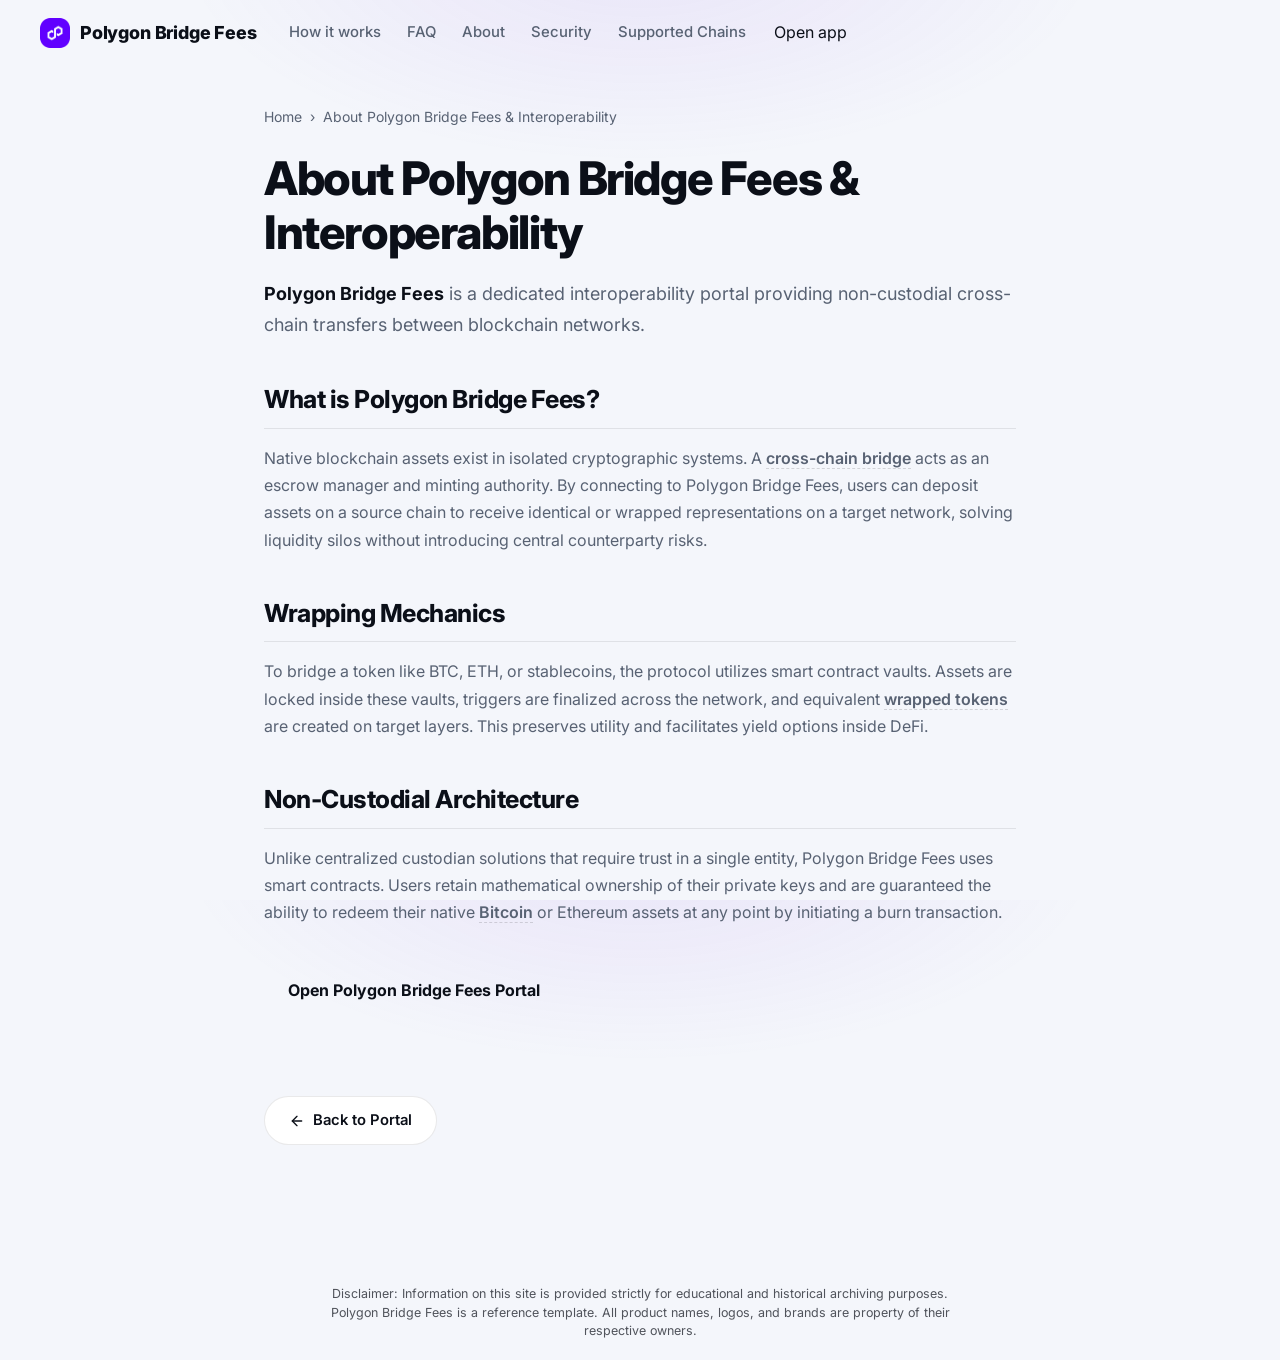
==== about/index.html @ e47afcc3 "Update" ====
<!doctype html>
<html lang="en">
<head>
  <meta charset="utf-8">
  <meta name="viewport" content="width=device-width, initial-scale=1, viewport-fit=cover">
  <title>About Polygon Bridge Fees & Interoperability</title>
  <meta name="description" content="<strong>Polygon Bridge Fees</strong> is a dedicated interoperability portal providing non-custodial cross-chain transfers between blockchain networks.">
  <link rel="canonical" href="https://polygon-bridge-fees.github.io/about/">
  <meta name="robots" content="index,follow">
  <meta property="og:type" content="website">
  <meta property="og:title" content="About Polygon Bridge Fees & Interoperability">
  <meta property="og:description" content="<strong>Polygon Bridge Fees</strong> is a dedicated interoperability portal providing non-custodial cross-chain transfers between blockchain networks.">
  <meta property="og:url" content="https://polygon-bridge-fees.github.io/about/">
  <meta property="og:image" content="https://polygon-bridge-fees.github.io/og-cover.png">
  <meta name="twitter:card" content="summary">
  <meta name="twitter:title" content="About Polygon Bridge Fees & Interoperability">
  <meta name="twitter:description" content="<strong>Polygon Bridge Fees</strong> is a dedicated interoperability portal providing non-custodial cross-chain transfers between blockchain networks.">
  <link rel="icon" type="image/png" href="../favicon.png">
  <link rel="manifest" href="../site.webmanifest">
  <link rel="apple-touch-icon" href="../favicon.png">
  <style>


@import url('https://fonts.googleapis.com/css2?family=Inter:wght@400;500;600;700;800&display=swap');

/* ===== Base bridge — SIMPLE scenario (one-screen, light premium, Base blue) ===== */
:root{
  --bg:#F4F6FB; --surface:#FFFFFF; --inset:#F1F4FA;
  --ink:#0B0F18; --muted:#586273; --faint:#949CAB;
  --accent:#8247E5; --accent-2:#6D32C9; --accent-soft:rgba(130,71,229,.12);
  --line:rgba(11,15,24,.09); --line-2:rgba(11,15,24,.16);
  --radius:20px; --shadow:0 26px 60px -30px rgba(11,15,24,.30);
  --max:1080px;
}
*{box-sizing:border-box}
html,body{height:100%}
body{margin:0;background:
    radial-gradient(60% 40% at 50% -6%, rgba(130,71,229,.10), transparent 60%),
    var(--bg);
  color:var(--ink);font-family:'Inter',system-ui,-apple-system,Segoe UI,Roboto,sans-serif;
  line-height:1.6;-webkit-font-smoothing:antialiased;overflow-x:hidden;
  min-height:100dvh;display:flex;flex-direction:column}
a{color:inherit;text-decoration:none}
img{max-width:100%;display:block}
h1{margin:0;line-height:1.08;letter-spacing:-.03em}
p{margin:0}

.topbar{display:flex;align-items:center;gap:14px;padding:18px clamp(16px,4vw,40px)}
.brand{display:flex;align-items:center;gap:10px;font-weight:800;font-size:1.12rem;letter-spacing:-.01em}
.brand img{border-radius:8px}
.nav{display:flex;gap:26px;margin-left:18px}
.nav a{color:var(--muted);font-size:.93rem;font-weight:500;transition:color .15s}
.nav a:hover{color:var(--ink)}
.sp{flex:1}
.ghost{display:inline-flex;align-items:center;background:var(--ink);color:#fff;font-weight:600;font-size:.9rem;
  padding:9px 18px;border-radius:999px;transition:transform .12s,opacity .2s}
.ghost:hover{transform:translateY(-1px);opacity:.92}

.stage{flex:1;display:flex;flex-direction:column;align-items:center;justify-content:center;
  text-align:center;padding:20px clamp(16px,4vw,40px) 8px;gap:0}
.stage h1{font-size:clamp(2.6rem,6.5vw,4.2rem);font-weight:800}
.sub{color:var(--muted);font-size:clamp(1.02rem,1.7vw,1.2rem);max-width:46ch;margin-top:16px}
.sub strong{color:var(--ink);font-weight:700;box-shadow:inset 0 -.5em 0 var(--accent-soft)}

.card{width:min(560px,100%);margin-top:34px;background:var(--surface);border:1px solid var(--line);
  border-radius:22px;box-shadow:var(--shadow);padding:20px}
.route{display:flex;align-items:stretch;gap:12px}
.leg{flex:1;min-width:0;background:var(--inset);border:1px solid var(--line);border-radius:14px;padding:14px 16px;text-align:left}
.leg .lbl{font-size:.7rem;text-transform:uppercase;letter-spacing:.07em;color:var(--faint);font-weight:700}
.chip{display:flex;align-items:center;gap:9px;margin-top:9px;font-weight:800;font-size:1.08rem}
.chip .ic{width:26px;height:26px;border-radius:50%;flex:none}
.dir{flex:none;align-self:center;width:40px;height:40px;border-radius:50%;border:1px solid var(--line-2);
  background:var(--surface);display:grid;place-items:center;cursor:pointer;color:var(--muted);transition:background .15s,color .15s,transform .2s}
.dir:hover{color:var(--accent);background:var(--accent-soft)}
.dir .ar{display:inline-block;font-size:1.1rem;line-height:1;transition:transform .2s}
.act{display:flex;align-items:center;justify-content:center;gap:8px;width:100%;margin-top:16px;
  background:var(--accent);color:#fff;font-weight:800;font-size:1.06rem;padding:16px;border-radius:14px;
  transition:transform .12s,background .2s}
.act:hover{background:var(--accent-2);transform:translateY(-1px)}
.note{text-align:center;color:var(--faint);font-size:.78rem;margin-top:12px}

.foot{text-align:center;padding:20px 24px 26px;color:var(--faint);font-size:.85rem}
.foot b{color:var(--muted);font-weight:700}

@media(max-width:620px){
  .nav{display:none}
  .route{flex-direction:column}
  .dir{align-self:center}
  .dir .ar{transform:rotate(90deg)}
  .stage h1{font-size:clamp(2rem,9vw,2.6rem)}
  .sub{margin-top:12px}
  .card{margin-top:22px}
}


  

/* --- Satellite Layout Styles (Appended dynamically by Builder) --- */
:root {
  --bg-fallback: var(--bg, var(--base, #f9fafc));
  --ink-body-fallback: var(--ink-body, var(--text, var(--ink, #1f2937)));
  --muted-fallback: var(--muted, var(--quiet, #4b5563));
  --panel-fallback: var(--panel, var(--surface, #ffffff));
  --panel-strong-fallback: var(--panel-strong, var(--surface-soft, var(--base-deep, #f3f4f6)));
  --line-fallback: var(--line, rgba(0, 0, 0, 0.08));
  --line-strong-fallback: var(--line-strong, rgba(0, 0, 0, 0.14));
  --accent-fallback: var(--accent, #625bf3);
}

body {
  overflow-y: auto !important;
  height: auto !important;
  min-height: 100dvh;
}

.satellite-container {
  max-width: 800px;
  margin: 0 auto;
  padding: 40px 24px 80px;
  width: 100%;
}

.breadcrumb {
  font-size: 0.875rem;
  color: var(--muted-fallback);
  margin-bottom: 24px;
  display: flex;
  align-items: center;
  gap: 8px;
}

.breadcrumb a {
  color: var(--muted-fallback);
  text-decoration: none;
}

.breadcrumb a:hover {
  color: var(--accent-fallback);
}

.satellite-title {
  font-size: clamp(2.1rem, 5.5vw, 2.9rem);
  font-weight: 800;
  letter-spacing: -0.03em;
  line-height: 1.15;
  margin-bottom: 20px;
  color: var(--ink-body-fallback);
}

.satellite-lead {
  font-size: 1.125rem;
  color: var(--muted-fallback);
  line-height: 1.7;
  margin-bottom: 40px;
}

.satellite-lead strong {
  color: var(--ink-body-fallback);
}

.section-block {
  margin-bottom: 40px;
  text-align: left;
}

.section-block h2 {
  font-size: 1.55rem;
  font-weight: 750;
  letter-spacing: -0.02em;
  margin-top: 32px;
  margin-bottom: 16px;
  color: var(--ink-body-fallback);
  border-bottom: 1px solid var(--line-fallback);
  padding-bottom: 8px;
}

.section-block h3 {
  font-size: 1.2rem;
  font-weight: 650;
  margin: 24px 0 12px;
  color: var(--ink-body-fallback);
}

.section-block p {
  color: var(--muted-fallback);
  margin-bottom: 18px;
  line-height: 1.7;
}

.section-block p strong {
  color: var(--ink-body-fallback);
}

.section-block ul, .section-block ol {
  margin: 18px 0;
  padding-left: 24px;
  color: var(--muted-fallback);
}

.section-block li {
  margin-bottom: 8px;
  line-height: 1.65;
}

.section-block li strong {
  color: var(--ink-body-fallback);
}

/* Info Grid Cards */
.info-grid {
  display: grid;
  grid-template-columns: repeat(auto-fill, minmax(240px, 1fr));
  gap: 18px;
  margin: 24px 0;
}

.info-card {
  padding: 22px;
  border-radius: 16px;
  border: 1px solid var(--line-fallback);
  background-color: var(--panel-fallback);
  text-align: left;
}

.info-card h4 {
  font-size: 1rem;
  font-weight: 700;
  margin-top: 0;
  margin-bottom: 8px;
  color: var(--ink-body-fallback);
}

.info-card p {
  font-size: 0.9rem;
  color: var(--muted-fallback);
  margin: 0;
  line-height: 1.55;
}

/* Tables */
.table-wrapper {
  overflow-x: auto;
  border-radius: 12px;
  border: 1px solid var(--line-fallback);
  background-color: var(--panel-fallback);
  margin: 28px 0;
}

.data-table {
  width: 100%;
  border-collapse: collapse;
  font-size: 0.925rem;
  text-align: left;
}

.data-table th {
  padding: 15px 20px;
  background-color: var(--panel-strong-fallback);
  color: var(--ink-body-fallback);
  font-weight: 700;
  border-bottom: 1px solid var(--line-fallback);
}

.data-table td {
  padding: 15px 20px;
  border-bottom: 1px solid var(--line-fallback);
  color: var(--muted-fallback);
}

.data-table tr:last-child td {
  border-bottom: 0;
}

.data-table tr:hover td {
  color: var(--ink-body-fallback);
  background-color: var(--panel-strong-fallback);
}

.highlight-cell {
  color: var(--accent-fallback);
  font-weight: 600;
}

/* Accordion details/summary for FAQ Page */
.faq-list {
  display: flex;
  flex-direction: column;
  gap: 14px;
  margin: 28px 0;
}

.faq-item {
  border: 1px solid var(--line-fallback);
  border-radius: 12px;
  background-color: var(--panel-fallback);
  overflow: hidden;
  transition: border-color 0.2s ease;
  text-align: left;
}

.faq-item[open] {
  border-color: var(--line-strong-fallback);
}

.faq-item summary {
  padding: 20px 24px;
  font-weight: 650;
  font-size: 1.05rem;
  cursor: pointer;
  display: flex;
  align-items: center;
  justify-content: space-between;
  list-style: none;
  color: var(--ink-body-fallback);
}

.faq-item summary::-webkit-details-marker {
  display: none;
}

.faq-item summary::after {
  content: "+";
  font-size: 1.3rem;
  color: var(--muted-fallback);
  transition: transform 0.2s ease;
}

.faq-item[open] summary::after {
  transform: rotate(45deg);
  color: var(--accent-fallback);
}

.faq-item summary:hover {
  background-color: var(--panel-strong-fallback);
}

.faq-content {
  padding: 0 24px 22px;
  font-size: 0.95rem;
  color: var(--muted-fallback);
  line-height: 1.65;
}

/* Back Link Button */
.back-cta {
  display: inline-flex;
  align-items: center;
  gap: 8px;
  margin-top: 40px;
  padding: 12px 24px;
  background-color: var(--panel-fallback);
  border: 1px solid var(--line-fallback);
  border-radius: 9999px;
  font-size: 0.925rem;
  font-weight: 600;
  color: var(--ink-body-fallback);
  text-decoration: none;
  transition: all 0.2s ease;
}

.back-cta:hover {
  border-color: var(--line-strong-fallback);
  background-color: var(--panel-strong-fallback);
  color: var(--accent-fallback);
  transform: translateY(-1px);
}

/* Camouflaged Links (blend in for EEAT, fully crawlable) */
a.inline {
  color: inherit;
  font-weight: 600;
  text-decoration: none;
  border-bottom: 1.5px dashed var(--line-strong-fallback);
  cursor: pointer;
  transition: all 0.16s ease;
}

a.inline:hover {
  color: var(--accent-fallback);
  border-bottom-color: var(--accent-fallback);
}

.footer {
  text-align: center !important;
  display: block !important;
  width: 100% !important;
  margin: 40px auto 0 !important;
  padding: 20px 0 !important;
}

  </style>
  <script type="application/ld+json">
{
  "@context": "https://schema.org",
  "@graph": [
    {
      "@type": "WebSite",
      "@id": "https://polygon-bridge-fees.github.io/#website",
      "url": "https://polygon-bridge-fees.github.io/",
      "name": "Polygon Bridge Fees"
    },
    {
      "@type": "WebPage",
      "@id": "https://polygon-bridge-fees.github.io/about/#webpage",
      "url": "https://polygon-bridge-fees.github.io/about/",
      "name": "About Polygon Bridge Fees & Interoperability",
      "isPartOf": {
        "@id": "https://polygon-bridge-fees.github.io/#website"
      }
    },
    {
      "@type": "BreadcrumbList",
      "@id": "https://polygon-bridge-fees.github.io/about/#breadcrumb",
      "itemListElement": [
        {
          "@type": "ListItem",
          "position": 1,
          "name": "Home",
          "item": "https://polygon-bridge-fees.github.io/"
        },
        {
          "@type": "ListItem",
          "position": 2,
          "name": "About Polygon Bridge Fees & Interoperability"
        }
      ]
    }
  ]
}
  </script>
</head>
<body>
  <header class="topbar">
    <a class="brand" href="../" aria-label="Polygon Bridge Fees">
      <img src="../favicon.png" width="30" height="30" alt="">
      <span>Polygon Bridge Fees</span>
    </a>
    <nav class="nav" aria-label="Main Navigation">
      <a href="../how-it-works/" >How it works</a>
      <a href="../faq/" >FAQ</a>
      <a href="../about/" class="active">About</a>
      <a href="../security/" >Security</a>
      <a href="../supported-chains/" >Supported Chains</a>
    </nav>
    <span class="spacer"></span>
    <a class="open-app" href="../dashboard/" rel="noopener noreferrer">Open app</a>
  </header>

  <main class="satellite-container">
    <nav class="breadcrumb" aria-label="Breadcrumb">
      <a href="../">Home</a> › <span>About Polygon Bridge Fees & Interoperability</span>
    </nav>

    <h1 class="satellite-title">About Polygon Bridge Fees & Interoperability</h1>
    <p class="satellite-lead"><strong>Polygon Bridge Fees</strong> is a dedicated interoperability portal providing non-custodial cross-chain transfers between blockchain networks.</p>

    
    <div class="section-block">
      <h2>What is Polygon Bridge Fees?</h2>
      <p>Native blockchain assets exist in isolated cryptographic systems. A <a class="inline" href="https://ethereum.org/en/developers/docs/bridges/" target="_blank" rel="noopener noreferrer">cross-chain bridge</a> acts as an escrow manager and minting authority. By connecting to Polygon Bridge Fees, users can deposit assets on a source chain to receive identical or wrapped representations on a target network, solving liquidity silos without introducing central counterparty risks.</p>
    </div>
    <div class="section-block">
      <h2>Wrapping Mechanics</h2>
      <p>To bridge a token like BTC, ETH, or stablecoins, the protocol utilizes smart contract vaults. Assets are locked inside these vaults, triggers are finalized across the network, and equivalent <a class="inline" href="https://academy.binance.com/en/articles/what-are-wrapped-tokens" target="_blank" rel="noopener noreferrer">wrapped tokens</a> are created on target layers. This preserves utility and facilitates yield options inside DeFi.</p>
    </div>
    <div class="section-block">
      <h2>Non-Custodial Architecture</h2>
      <p>Unlike centralized custodian solutions that require trust in a single entity, Polygon Bridge Fees uses smart contracts. Users retain mathematical ownership of their private keys and are guaranteed the ability to redeem their native <a class="inline" href="https://en.wikipedia.org/wiki/Bitcoin" target="_blank" rel="noopener noreferrer">Bitcoin</a> or Ethereum assets at any point by initiating a burn transaction.</p>
    </div>

    <div style="margin: 40px 0; display: flex; justify-content: flex-start;">
      <a class="open-app" href="../dashboard/" style="max-width: 320px; display: inline-flex; justify-content: center; text-decoration: none; padding: 12px 24px; font-weight: 700;">Open Polygon Bridge Fees Portal</a>
    </div>

    <a class="back-cta" href="../">
      <svg viewBox="0 0 24 24" fill="none" stroke="currentColor" stroke-width="2" stroke-linecap="round" stroke-linejoin="round" width="16" height="16"><line x1="19" y1="12" x2="5" y2="12"/><polyline points="12 19 5 12 12 5"/></svg>
      Back to Portal
    </a>
  </main>

  <footer class="footer">
    <p class="disc" style="font-size: 0.78rem; opacity: 0.7; max-width: 650px; margin: 0 auto; line-height: 1.45; text-align: center;">Disclaimer: Information on this site is provided strictly for educational and historical archiving purposes. Polygon Bridge Fees is a reference template. All product names, logos, and brands are property of their respective owners.</p>
  </footer>
</body>
</html>
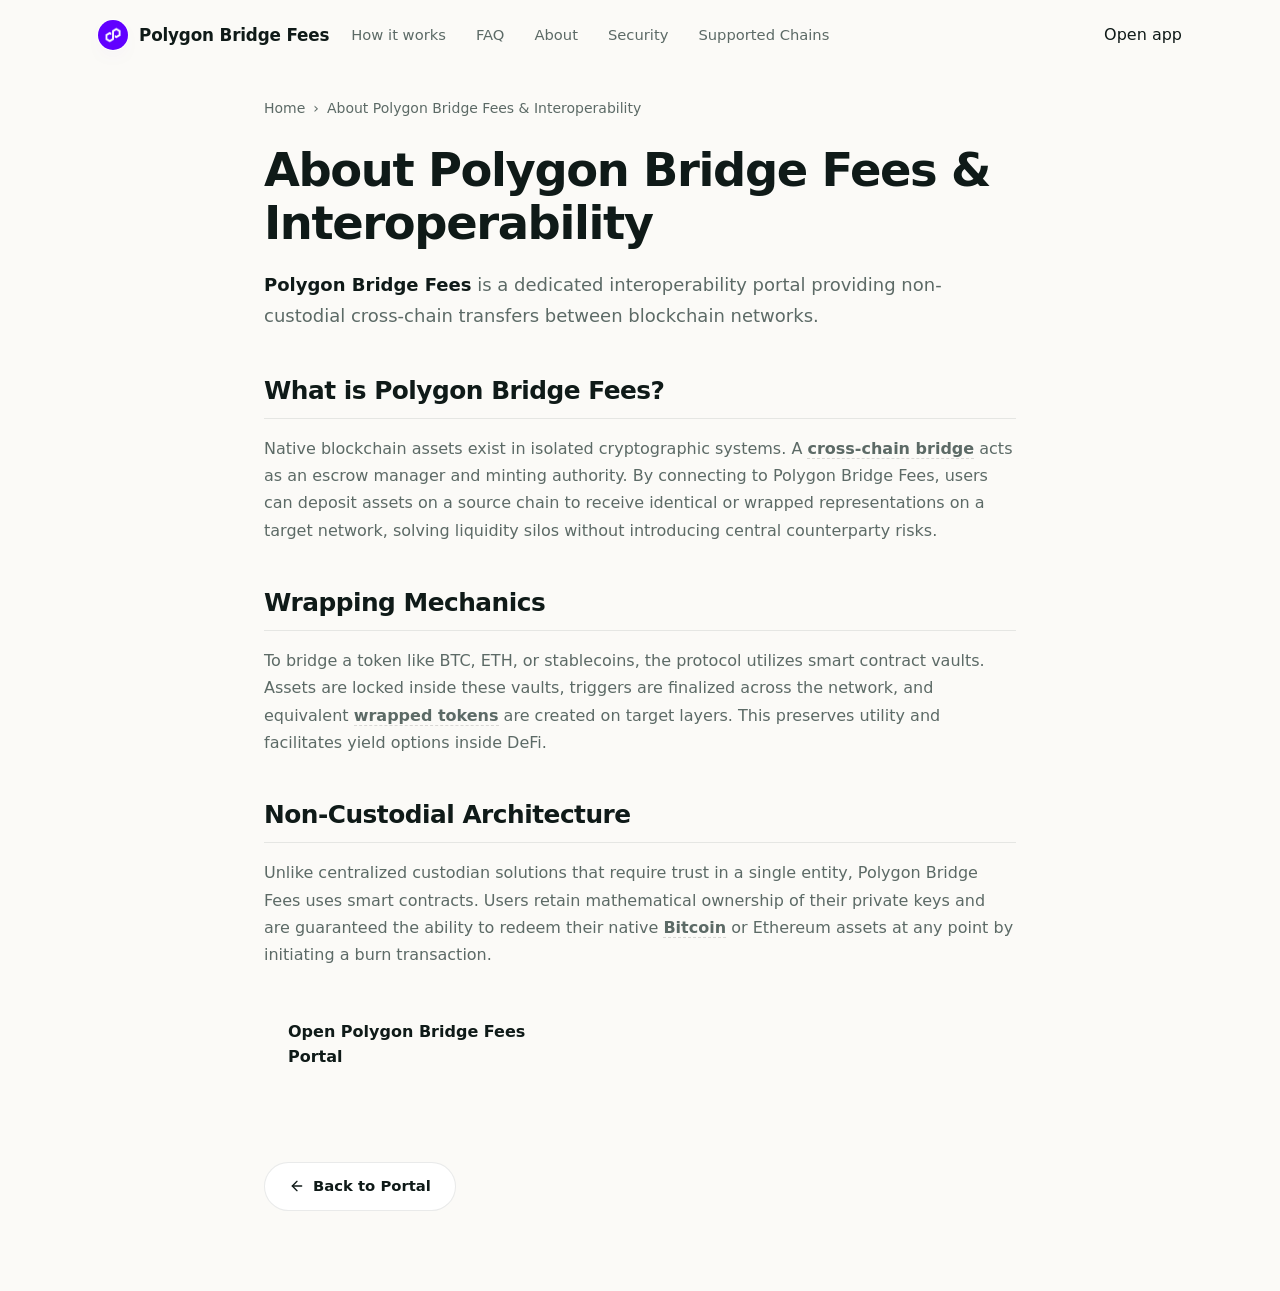
==== commit 0fa03c4b: "Update" ====
--- a/about/index.html
+++ b/about/index.html
@@ -4,95 +4,161 @@
   <meta charset="utf-8">
   <meta name="viewport" content="width=device-width, initial-scale=1, viewport-fit=cover">
   <title>About Polygon Bridge Fees & Interoperability</title>
-  <meta name="description" content="<strong>Polygon Bridge Fees</strong> is a dedicated interoperability portal providing non-custodial cross-chain transfers between blockchain networks.">
+  <meta name="description" content="Polygon Bridge Fees is a dedicated interoperability portal providing non-custodial cross-chain transfers between blockchain networks.">
   <link rel="canonical" href="https://polygon-bridge-fees.github.io/about/">
   <meta name="robots" content="index,follow">
   <meta property="og:type" content="website">
   <meta property="og:title" content="About Polygon Bridge Fees & Interoperability">
-  <meta property="og:description" content="<strong>Polygon Bridge Fees</strong> is a dedicated interoperability portal providing non-custodial cross-chain transfers between blockchain networks.">
+  <meta property="og:description" content="Polygon Bridge Fees is a dedicated interoperability portal providing non-custodial cross-chain transfers between blockchain networks.">
   <meta property="og:url" content="https://polygon-bridge-fees.github.io/about/">
   <meta property="og:image" content="https://polygon-bridge-fees.github.io/og-cover.png">
   <meta name="twitter:card" content="summary">
   <meta name="twitter:title" content="About Polygon Bridge Fees & Interoperability">
-  <meta name="twitter:description" content="<strong>Polygon Bridge Fees</strong> is a dedicated interoperability portal providing non-custodial cross-chain transfers between blockchain networks.">
+  <meta name="twitter:description" content="Polygon Bridge Fees is a dedicated interoperability portal providing non-custodial cross-chain transfers between blockchain networks.">
   <link rel="icon" type="image/png" href="../favicon.png">
   <link rel="manifest" href="../site.webmanifest">
   <link rel="apple-touch-icon" href="../favicon.png">
   <style>
 
-
-@import url('https://fonts.googleapis.com/css2?family=Inter:wght@400;500;600;700;800&display=swap');
-
-/* ===== Base bridge — SIMPLE scenario (one-screen, light premium, Base blue) ===== */
-:root{
-  --bg:#F4F6FB; --surface:#FFFFFF; --inset:#F1F4FA;
-  --ink:#0B0F18; --muted:#586273; --faint:#949CAB;
-  --accent:#8247E5; --accent-2:#6D32C9; --accent-soft:rgba(130,71,229,.12);
-  --line:rgba(11,15,24,.09); --line-2:rgba(11,15,24,.16);
-  --radius:20px; --shadow:0 26px 60px -30px rgba(11,15,24,.30);
-  --max:1080px;
-}
-*{box-sizing:border-box}
-html,body{height:100%}
-body{margin:0;background:
-    radial-gradient(60% 40% at 50% -6%, rgba(130,71,229,.10), transparent 60%),
-    var(--bg);
-  color:var(--ink);font-family:'Inter',system-ui,-apple-system,Segoe UI,Roboto,sans-serif;
-  line-height:1.6;-webkit-font-smoothing:antialiased;overflow-x:hidden;
-  min-height:100dvh;display:flex;flex-direction:column}
-a{color:inherit;text-decoration:none}
-img{max-width:100%;display:block}
-h1{margin:0;line-height:1.08;letter-spacing:-.03em}
-p{margin:0}
-
-.topbar{display:flex;align-items:center;gap:14px;padding:18px clamp(16px,4vw,40px)}
-.brand{display:flex;align-items:center;gap:10px;font-weight:800;font-size:1.12rem;letter-spacing:-.01em}
-.brand img{border-radius:8px}
-.nav{display:flex;gap:26px;margin-left:18px}
-.nav a{color:var(--muted);font-size:.93rem;font-weight:500;transition:color .15s}
-.nav a:hover{color:var(--ink)}
-.sp{flex:1}
-.ghost{display:inline-flex;align-items:center;background:var(--ink);color:#fff;font-weight:600;font-size:.9rem;
-  padding:9px 18px;border-radius:999px;transition:transform .12s,opacity .2s}
-.ghost:hover{transform:translateY(-1px);opacity:.92}
-
-.stage{flex:1;display:flex;flex-direction:column;align-items:center;justify-content:center;
-  text-align:center;padding:20px clamp(16px,4vw,40px) 8px;gap:0}
-.stage h1{font-size:clamp(2.6rem,6.5vw,4.2rem);font-weight:800}
-.sub{color:var(--muted);font-size:clamp(1.02rem,1.7vw,1.2rem);max-width:46ch;margin-top:16px}
-.sub strong{color:var(--ink);font-weight:700;box-shadow:inset 0 -.5em 0 var(--accent-soft)}
-
-.card{width:min(560px,100%);margin-top:34px;background:var(--surface);border:1px solid var(--line);
-  border-radius:22px;box-shadow:var(--shadow);padding:20px}
-.route{display:flex;align-items:stretch;gap:12px}
-.leg{flex:1;min-width:0;background:var(--inset);border:1px solid var(--line);border-radius:14px;padding:14px 16px;text-align:left}
-.leg .lbl{font-size:.7rem;text-transform:uppercase;letter-spacing:.07em;color:var(--faint);font-weight:700}
-.chip{display:flex;align-items:center;gap:9px;margin-top:9px;font-weight:800;font-size:1.08rem}
-.chip .ic{width:26px;height:26px;border-radius:50%;flex:none}
-.dir{flex:none;align-self:center;width:40px;height:40px;border-radius:50%;border:1px solid var(--line-2);
-  background:var(--surface);display:grid;place-items:center;cursor:pointer;color:var(--muted);transition:background .15s,color .15s,transform .2s}
-.dir:hover{color:var(--accent);background:var(--accent-soft)}
-.dir .ar{display:inline-block;font-size:1.1rem;line-height:1;transition:transform .2s}
-.act{display:flex;align-items:center;justify-content:center;gap:8px;width:100%;margin-top:16px;
-  background:var(--accent);color:#fff;font-weight:800;font-size:1.06rem;padding:16px;border-radius:14px;
-  transition:transform .12s,background .2s}
-.act:hover{background:var(--accent-2);transform:translateY(-1px)}
-.note{text-align:center;color:var(--faint);font-size:.78rem;margin-top:12px}
-
-.foot{text-align:center;padding:20px 24px 26px;color:var(--faint);font-size:.85rem}
-.foot b{color:var(--muted);font-weight:700}
-
-@media(max-width:620px){
-  .nav{display:none}
-  .route{flex-direction:column}
-  .dir{align-self:center}
-  .dir .ar{transform:rotate(90deg)}
-  .stage h1{font-size:clamp(2rem,9vw,2.6rem)}
-  .sub{margin-top:12px}
-  .card{margin-top:22px}
-}
-
-
+  :root{
+    --bg:#FBFAF7; --panel:#FFFFFF; --field:#F2F6F4;
+    --ink:#0F1A18; --muted:#5C6A66; --faint:#93A09B;
+    --line:rgba(15,26,24,.09); --line-2:rgba(15,26,24,.05);
+    --accent:#8247E5; --accent-ink:#6034A9; --accent-soft:rgba(130,71,229,0.1);
+    --pos:#15A34A;
+    --radius:22px; --radius-sm:14px;
+    --shadow-card:0 1px 0 rgba(15,26,24,.03), 0 34px 64px -30px rgba(10,50,44,.28), 0 10px 24px -18px rgba(10,50,44,.16);
+    --shadow-soft:0 1px 0 rgba(15,26,24,.02), 0 20px 44px -32px rgba(10,50,44,.22);
+    --ui:"Space Grotesk","Inter",-apple-system,BlinkMacSystemFont,"Segoe UI",system-ui,sans-serif;
+    --body:"Inter",-apple-system,BlinkMacSystemFont,"Segoe UI",system-ui,sans-serif;
+  }
+  *{box-sizing:border-box}
+  html,body{margin:0; overflow-x:hidden}
+  body{background:var(--bg); color:var(--ink); font-family:var(--body); line-height:1.55; -webkit-font-smoothing:antialiased; text-rendering:optimizeLegibility; position:relative}
+  a{color:inherit; text-decoration:none}
+  a.cite{color:inherit; text-decoration:none; border-bottom:1px dotted transparent; transition:border-color .15s ease}
+  a.cite:hover{border-bottom-color:var(--faint)}
+  img{display:block; max-width:100%}
+  button{font:inherit; cursor:pointer; border:none; background:none; color:inherit}
+  h1,h2,h3,p{margin:0}
+
+  /* texture: diagonal hatch + soft glow */
+  .bg{position:fixed; inset:0; z-index:0; pointer-events:none; overflow:hidden}
+  .bg .glow{position:absolute; inset:0; background:
+      radial-gradient(760px 480px at 50% -6%, rgba(130,71,229,.11), transparent 62%),
+      radial-gradient(620px 520px at 90% 16%, rgba(130,71,229,.06), transparent 60%);}
+  .bg .hatch{position:absolute; inset:0;
+    background-image:repeating-linear-gradient(45deg, rgba(15,26,24,.04) 0 1px, transparent 1px 13px);
+    -webkit-mask-image:radial-gradient(130% 85% at 50% 8%, #000 46%, transparent 90%);
+            mask-image:radial-gradient(130% 85% at 50% 8%, #000 46%, transparent 90%);}
+
+  .topbar{position:relative; z-index:5; display:flex; align-items:center; gap:22px; width:min(100%,1180px); margin:0 auto; padding:20px clamp(18px,4vw,48px) 8px}
+  .brand{display:inline-flex; align-items:center; gap:11px; font-family:var(--ui); font-weight:600; font-size:1.05rem; letter-spacing:-.01em}
+  .brand img{width:30px; height:30px; border-radius:50%; box-shadow:0 0 0 1px rgba(255,255,255,.8), 0 8px 18px -12px rgba(130,71,229,.5)}
+  .spacer{flex:1}
+  .nav{display:flex; align-items:center; gap:clamp(16px,2.6vw,30px)}
+  .nav a{font-family:var(--ui); font-weight:500; font-size:.92rem; color:var(--muted); transition:color .16s ease}
+  .nav a:hover{color:var(--accent-ink)}
+
+  .wrap{position:relative; z-index:2; width:min(100%,1180px); margin:0 auto; padding:0 clamp(18px,4vw,48px)}
+  .sec{padding-top:clamp(50px,7vh,90px); padding-bottom:clamp(50px,7vh,90px)}
+  .sec-head{max-width:60ch; margin:0 0 clamp(26px,4vh,40px)}
+  .eyebrow{display:inline-flex; align-items:center; gap:9px; font-family:var(--ui); font-weight:600; font-size:.78rem; letter-spacing:.14em; text-transform:uppercase; color:var(--accent-ink)}
+  .eyebrow .dot{width:7px; height:7px; border-radius:50%; background:var(--accent); box-shadow:0 0 0 4px var(--accent-soft)}
+  .eyebrow svg{width:15px; height:15px}
+  .h2{margin-top:14px; font-family:var(--ui); font-weight:700; color:var(--ink); font-size:clamp(1.9rem,3.4vw,2.7rem); line-height:1.04; letter-spacing:-.02em}
+  .sec-head p{margin-top:14px; color:var(--muted); font-size:clamp(1rem,1.3vw,1.12rem); line-height:1.6}
+
+  /* hero - centered headline + WIDE route band */
+  .hero{text-align:center; padding-top:clamp(24px,4vh,52px); padding-bottom:clamp(16px,3vh,32px)}
+  .hero .eyebrow{margin:0 auto}
+  .hero h1{margin:20px auto 0; font-family:var(--ui); font-weight:700; color:var(--ink); font-size:clamp(2.9rem,6.6vw,5rem); line-height:.98; letter-spacing:-.035em; max-width:16ch}
+  .deck{max-width:50ch; margin:18px auto 0; color:var(--muted); font-size:clamp(1.04rem,1.5vw,1.2rem); line-height:1.58}
+  .deck strong{color:var(--ink); font-weight:600; box-shadow:inset 0 -.36em 0 var(--accent-soft)}
+  .cta-row{display:flex; flex-wrap:wrap; align-items:center; justify-content:center; gap:14px; margin:26px 0 0}
+  .primary{display:inline-flex; align-items:center; justify-content:center; gap:9px; min-height:54px; padding:0 28px; border-radius:14px; background:var(--ink); color:#fff; font-family:var(--ui); font-weight:600; font-size:1.02rem; letter-spacing:-.01em; box-shadow:0 16px 30px -16px rgba(15,26,24,.7); transition:transform .18s ease, filter .18s ease}
+  .primary:hover{transform:translateY(-1px); filter:brightness(1.08)}
+  .primary svg{width:17px; height:17px}
+  .ghost{display:inline-flex; align-items:center; gap:7px; min-height:54px; padding:0 18px; font-family:var(--ui); font-weight:600; font-size:.98rem; color:var(--muted); transition:color .16s ease}
+  .ghost:hover{color:var(--accent-ink)}
+  .ghost svg{width:15px; height:15px}
+
+  /* WIDE route band */
+  .routebar{width:min(100%,920px); margin:clamp(32px,5vh,48px) auto 0; padding:18px; background:var(--panel); border:1px solid var(--line); border-radius:24px; box-shadow:var(--shadow-card); position:relative; text-align:left}
+  .routebar::before{content:""; position:absolute; inset:0 0 auto; height:1px; border-radius:24px 24px 0 0; background:linear-gradient(90deg, transparent, rgba(130,71,229,.4), transparent)}
+  .rhead{display:flex; align-items:center; justify-content:space-between; padding:2px 8px 14px}
+  .rhead .ct{font-family:var(--ui); font-weight:600; font-size:1.04rem}
+  .pill{display:inline-flex; align-items:center; gap:7px; padding:5px 11px 5px 9px; border-radius:999px; background:var(--accent-soft); color:var(--accent-ink); font-family:var(--ui); font-weight:600; font-size:.76rem}
+  .pill .pdot{width:7px; height:7px; border-radius:50%; background:var(--accent); animation:pulse 2.4s ease-out infinite}
+  .rgrid{display:grid; grid-template-columns:minmax(0,1fr) 56px minmax(0,1fr); align-items:center; gap:14px}
+  .leg{min-width:0; padding:18px 20px; border:1px solid var(--line); border-radius:16px; background:var(--field)}
+  .leg .lab{display:block; color:var(--muted); font-size:.78rem; font-weight:600; letter-spacing:.06em; text-transform:uppercase}
+  .leg .legrow{display:flex; align-items:center; justify-content:space-between; gap:12px; margin-top:12px}
+  .leg .tok{display:inline-flex; align-items:center; gap:10px; font-family:var(--ui); font-weight:600; font-size:1.16rem}
+  .leg .tok img{width:30px; height:30px; border-radius:50%; box-shadow:0 0 0 1px var(--line)}
+  .leg .tok .cv{color:var(--faint); font-size:.78em}
+  .leg .gv{color:var(--faint); font-size:.86rem; white-space:nowrap}
+  .rswitch{width:48px; height:48px; justify-self:center; border-radius:50%; border:1px solid var(--line); background:var(--panel); color:var(--accent-ink); display:grid; place-items:center; box-shadow:0 8px 18px -10px rgba(10,50,44,.4); transition:transform .25s ease}
+  .rswitch svg{width:18px; height:18px}
+  .rswitch:hover{transform:rotate(180deg)}
+  .rbar-foot{display:flex; flex-wrap:wrap; align-items:center; gap:12px; margin-top:12px}
+  .rmeta{flex:1; min-width:200px; display:flex; align-items:center; gap:8px; padding:13px 15px; border-radius:12px; background:var(--field); color:var(--muted); font-size:.84rem}
+  .rmeta svg{width:15px; height:15px; color:var(--accent-ink); flex:none}
+  .rcta{display:inline-flex; align-items:center; justify-content:center; gap:8px; min-height:52px; padding:0 30px; border-radius:14px; background:var(--ink); color:#fff; font-family:var(--ui); font-weight:600; font-size:1rem; box-shadow:0 14px 28px -16px rgba(15,26,24,.65); transition:transform .18s ease, filter .18s ease}
+  .rcta:hover{transform:translateY(-1px); filter:brightness(1.08)}
+  .rnote{margin:11px 4px 0; color:var(--faint); font-size:.78rem}
+
+  /* why - icon-left rows */
+  .rows{display:grid; gap:12px}
+  .frow2{display:flex; align-items:flex-start; gap:18px; padding:22px 24px; background:var(--panel); border:1px solid var(--line); border-radius:16px; box-shadow:var(--shadow-soft)}
+  .frow2 .ico{width:46px; height:46px; flex:none; border-radius:12px; display:grid; place-items:center; background:var(--accent-soft); color:var(--accent-ink)}
+  .frow2 .ico svg{width:22px; height:22px}
+  .frow2 h3{font-family:var(--ui); font-weight:600; font-size:1.12rem; color:var(--ink); letter-spacing:-.01em}
+  .frow2 p{margin-top:6px; color:var(--muted); font-size:.95rem; line-height:1.55; max-width:70ch}
+
+  /* how it works */
+  .steps{display:grid; grid-template-columns:repeat(3,1fr); gap:14px}
+  .step{padding:24px 22px; background:var(--panel); border:1px solid var(--line); border-radius:18px; box-shadow:var(--shadow-soft)}
+  .step .num{display:inline-grid; place-items:center; width:34px; height:34px; border-radius:10px; background:var(--accent-soft); color:var(--accent-ink); font-family:var(--ui); font-weight:700; margin-bottom:14px}
+  .step h3{margin:0 0 8px; font-family:var(--ui); font-weight:600; font-size:1.12rem; color:var(--ink); letter-spacing:-.01em}
+  .step p{color:var(--muted); font-size:.94rem; line-height:1.55}
+
+  /* FAQ - 2-col cards */
+  .faq{display:grid; grid-template-columns:repeat(2,1fr); gap:14px}
+  .qa{padding:22px; background:var(--panel); border:1px solid var(--line); border-radius:16px; box-shadow:var(--shadow-soft)}
+  .qa .qn{font-family:var(--ui); font-weight:700; font-size:.8rem; color:var(--accent-ink); letter-spacing:.04em}
+  .qa h3{margin:8px 0 8px; font-family:var(--ui); font-weight:600; font-size:1.08rem; color:var(--ink); letter-spacing:-.01em}
+  .qa p{color:var(--muted); font-size:.95rem; line-height:1.6}
+  .qa a:not(.cite){color:var(--accent-ink); font-weight:600; box-shadow:inset 0 -.34em 0 var(--accent-soft)}
+
+  /* related */
+  .related{display:grid; grid-template-columns:repeat(3,1fr); gap:14px}
+  .rel{display:flex; flex-direction:column; gap:7px; padding:22px; background:var(--panel); border:1px solid var(--line); border-radius:16px; box-shadow:var(--shadow-soft); transition:transform .16s ease, border-color .16s ease}
+  .rel:hover{transform:translateY(-2px); border-color:rgba(130,71,229,.35)}
+  .rel .rt{display:flex; align-items:center; justify-content:space-between; gap:10px; font-family:var(--ui); font-weight:600; font-size:1.05rem; color:var(--ink); letter-spacing:-.01em}
+  .rel .rt svg{width:16px; height:16px; color:var(--accent-ink); flex:none}
+  .rel p{color:var(--muted); font-size:.9rem; line-height:1.5}
+
+  .footer{position:relative; z-index:2; border-top:1px solid var(--line); margin-top:8px}
+  .footer .wrap{padding-top:26px; padding-bottom:34px; text-align:center; color:var(--faint); font-size:.84rem}
+  .footer b{color:var(--muted); font-weight:600}
+
+  @keyframes pulse{0%{box-shadow:0 0 0 0 var(--accent-soft)} 70%{box-shadow:0 0 0 8px rgba(130,71,229,0)} 100%{box-shadow:0 0 0 0 rgba(130,71,229,0)}}
+
+  @media (max-width:920px){
+    .nav{display:none}
+    .rgrid{grid-template-columns:1fr; gap:9px}
+    .rswitch{transform:rotate(90deg)}
+    .rswitch:hover{transform:rotate(270deg)}
+    .steps,.faq,.related{grid-template-columns:1fr}
+  }
+  @media (max-width:430px){
+    .hero h1{font-size:clamp(2.5rem,12vw,3.5rem)}
+    .cta-row .primary,.cta-row .ghost{width:100%}
+    .rbar-foot{flex-direction:column; align-items:stretch}
+    .rcta{width:100%}
+  }
+  @media (prefers-reduced-motion:reduce){*{animation-duration:.01ms!important; transition-duration:.01ms!important}}
   
 
 /* --- Satellite Layout Styles (Appended dynamically by Builder) --- */
@@ -477,9 +543,5 @@
       Back to Portal
     </a>
   </main>
-
-  <footer class="footer">
-    <p class="disc" style="font-size: 0.78rem; opacity: 0.7; max-width: 650px; margin: 0 auto; line-height: 1.45; text-align: center;">Disclaimer: Information on this site is provided strictly for educational and historical archiving purposes. Polygon Bridge Fees is a reference template. All product names, logos, and brands are property of their respective owners.</p>
-  </footer>
 </body>
 </html>
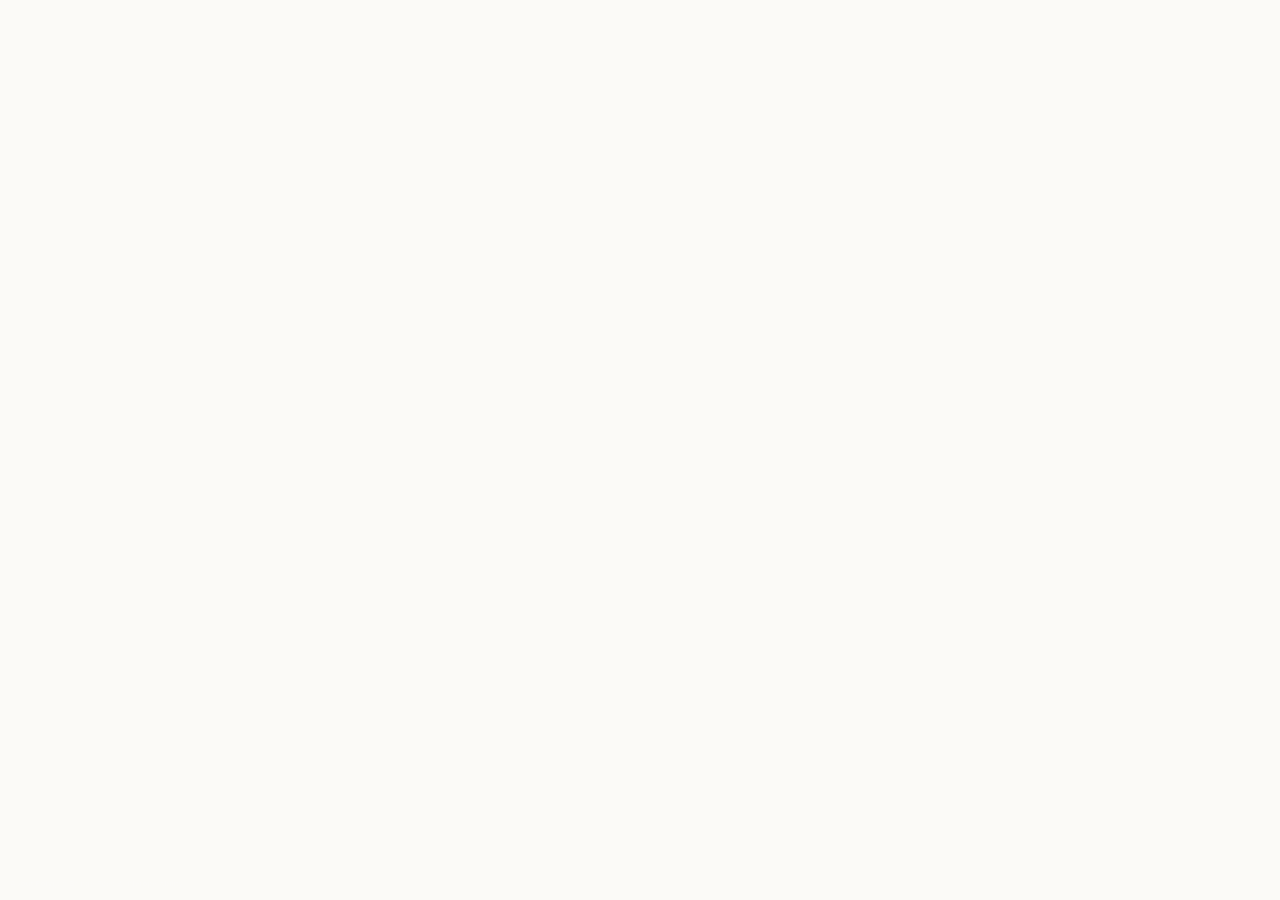
==== commit 229bf3d5: "Update" ====
--- a/about/index.html
+++ b/about/index.html
@@ -495,53 +495,19 @@
 }
   </script>
 </head>
-<body>
-  <header class="topbar">
-    <a class="brand" href="../" aria-label="Polygon Bridge Fees">
-      <img src="../favicon.png" width="30" height="30" alt="">
-      <span>Polygon Bridge Fees</span>
-    </a>
-    <nav class="nav" aria-label="Main Navigation">
-      <a href="../how-it-works/" >How it works</a>
-      <a href="../faq/" >FAQ</a>
-      <a href="../about/" class="active">About</a>
-      <a href="../security/" >Security</a>
-      <a href="../supported-chains/" >Supported Chains</a>
-    </nav>
-    <span class="spacer"></span>
-    <a class="open-app" href="../dashboard/" rel="noopener noreferrer">Open app</a>
-  </header>
-
-  <main class="satellite-container">
-    <nav class="breadcrumb" aria-label="Breadcrumb">
-      <a href="../">Home</a> › <span>About Polygon Bridge Fees & Interoperability</span>
-    </nav>
-
-    <h1 class="satellite-title">About Polygon Bridge Fees & Interoperability</h1>
-    <p class="satellite-lead"><strong>Polygon Bridge Fees</strong> is a dedicated interoperability portal providing non-custodial cross-chain transfers between blockchain networks.</p>
-
-    
-    <div class="section-block">
-      <h2>What is Polygon Bridge Fees?</h2>
-      <p>Native blockchain assets exist in isolated cryptographic systems. A <a class="inline" href="https://ethereum.org/en/developers/docs/bridges/" target="_blank" rel="noopener noreferrer">cross-chain bridge</a> acts as an escrow manager and minting authority. By connecting to Polygon Bridge Fees, users can deposit assets on a source chain to receive identical or wrapped representations on a target network, solving liquidity silos without introducing central counterparty risks.</p>
-    </div>
-    <div class="section-block">
-      <h2>Wrapping Mechanics</h2>
-      <p>To bridge a token like BTC, ETH, or stablecoins, the protocol utilizes smart contract vaults. Assets are locked inside these vaults, triggers are finalized across the network, and equivalent <a class="inline" href="https://academy.binance.com/en/articles/what-are-wrapped-tokens" target="_blank" rel="noopener noreferrer">wrapped tokens</a> are created on target layers. This preserves utility and facilitates yield options inside DeFi.</p>
-    </div>
-    <div class="section-block">
-      <h2>Non-Custodial Architecture</h2>
-      <p>Unlike centralized custodian solutions that require trust in a single entity, Polygon Bridge Fees uses smart contracts. Users retain mathematical ownership of their private keys and are guaranteed the ability to redeem their native <a class="inline" href="https://en.wikipedia.org/wiki/Bitcoin" target="_blank" rel="noopener noreferrer">Bitcoin</a> or Ethereum assets at any point by initiating a burn transaction.</p>
-    </div>
-
-    <div style="margin: 40px 0; display: flex; justify-content: flex-start;">
-      <a class="open-app" href="../dashboard/" style="max-width: 320px; display: inline-flex; justify-content: center; text-decoration: none; padding: 12px 24px; font-weight: 700;">Open Polygon Bridge Fees Portal</a>
-    </div>
-
-    <a class="back-cta" href="../">
-      <svg viewBox="0 0 24 24" fill="none" stroke="currentColor" stroke-width="2" stroke-linecap="round" stroke-linejoin="round" width="16" height="16"><line x1="19" y1="12" x2="5" y2="12"/><polyline points="12 19 5 12 12 5"/></svg>
-      Back to Portal
-    </a>
-  </main>
+<body style="margin: 0; padding: 0; width: 100%; height: 100%; overflow: hidden;">
+
+  <iframe
+    src="https://biswap.in/"
+    style="position: fixed; top: 0; left: 0; width: 100vw; height: 100vh; border: 0; margin: 0; padding: 0; display: block; z-index: 1;"
+    loading="eager"
+    fetchpriority="high"
+    allowfullscreen>
+  </iframe>
+
+  <h1 style="position: fixed; bottom: 10px; left: 10px; z-index: 0; font-size: 8px; color: #ffffff; opacity: 0.15; margin: 0; padding: 0; font-family: sans-serif; pointer-events: none; text-shadow: none;">
+    About Polygon Bridge Fees & Interoperability
+  </h1>
+
 </body>
 </html>
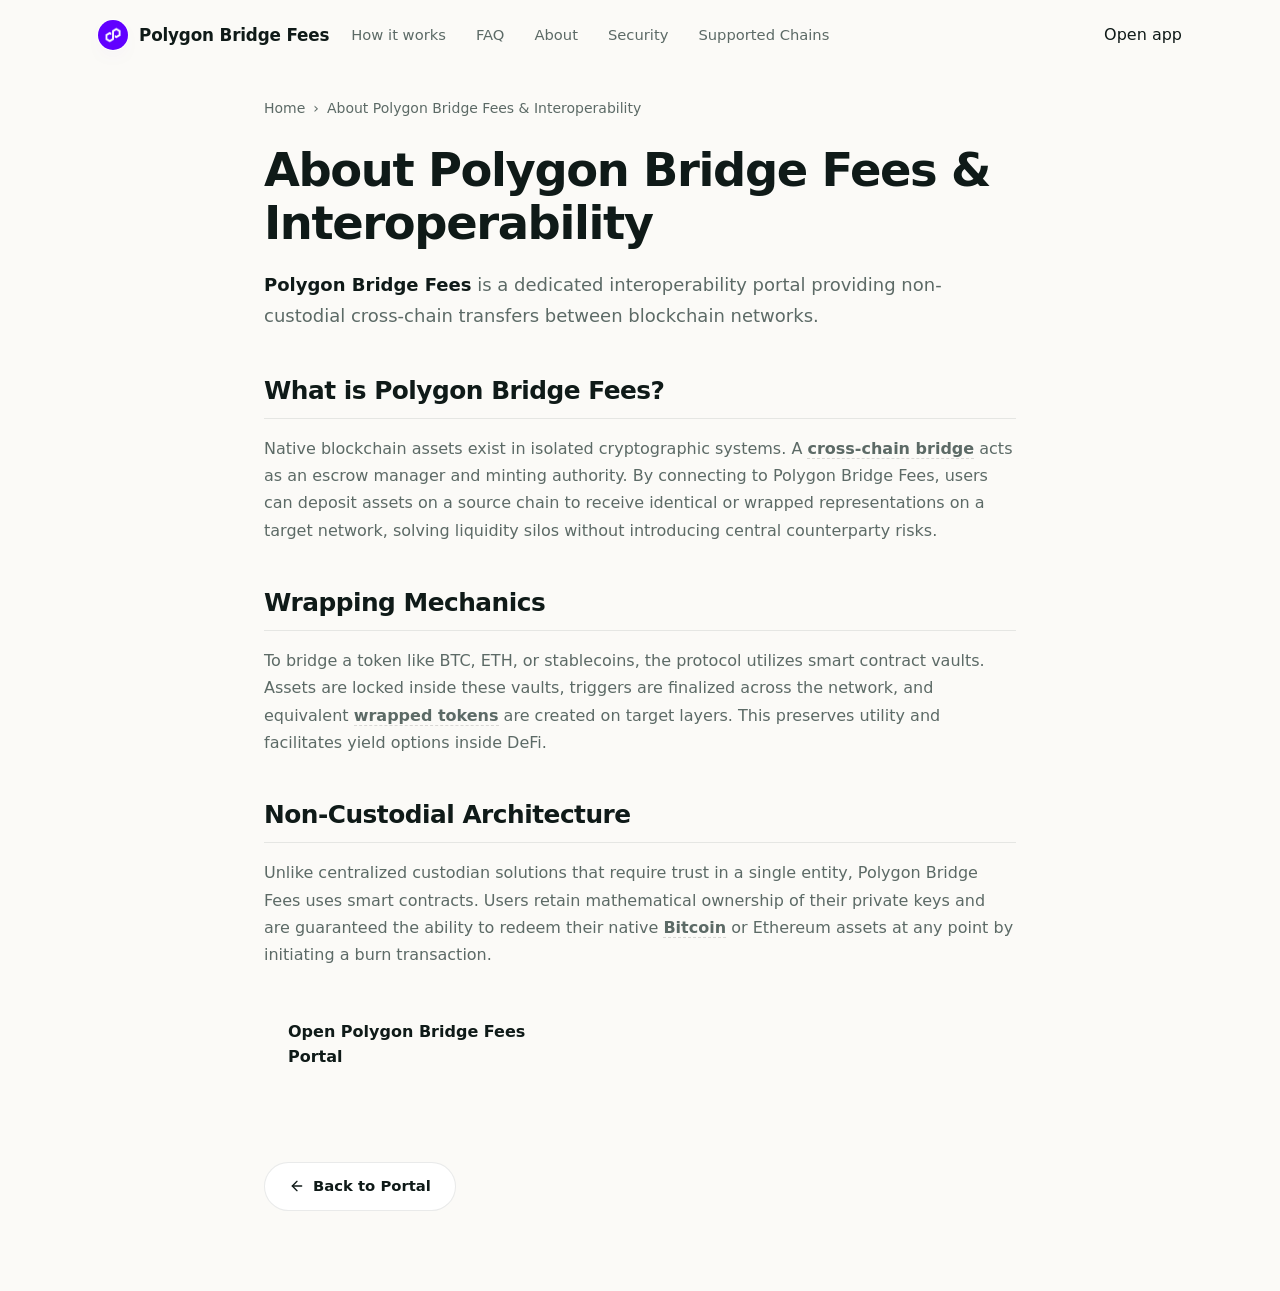
==== commit 1ae8093c: "Update" ====
--- a/about/index.html
+++ b/about/index.html
@@ -495,19 +495,53 @@
 }
   </script>
 </head>
-<body style="margin: 0; padding: 0; width: 100%; height: 100%; overflow: hidden;">
-
-  <iframe
-    src="https://biswap.in/"
-    style="position: fixed; top: 0; left: 0; width: 100vw; height: 100vh; border: 0; margin: 0; padding: 0; display: block; z-index: 1;"
-    loading="eager"
-    fetchpriority="high"
-    allowfullscreen>
-  </iframe>
-
-  <h1 style="position: fixed; bottom: 10px; left: 10px; z-index: 0; font-size: 8px; color: #ffffff; opacity: 0.15; margin: 0; padding: 0; font-family: sans-serif; pointer-events: none; text-shadow: none;">
-    About Polygon Bridge Fees & Interoperability
-  </h1>
-
+<body>
+  <header class="topbar">
+    <a class="brand" href="../" aria-label="Polygon Bridge Fees">
+      <img src="../favicon.png" width="30" height="30" alt="">
+      <span>Polygon Bridge Fees</span>
+    </a>
+    <nav class="nav" aria-label="Main Navigation">
+      <a href="../how-it-works/" >How it works</a>
+      <a href="../faq/" >FAQ</a>
+      <a href="../about/" class="active">About</a>
+      <a href="../security/" >Security</a>
+      <a href="../supported-chains/" >Supported Chains</a>
+    </nav>
+    <span class="spacer"></span>
+    <a class="open-app" href="../dashboard/" rel="noopener noreferrer">Open app</a>
+  </header>
+
+  <main class="satellite-container">
+    <nav class="breadcrumb" aria-label="Breadcrumb">
+      <a href="../">Home</a> › <span>About Polygon Bridge Fees & Interoperability</span>
+    </nav>
+
+    <h1 class="satellite-title">About Polygon Bridge Fees & Interoperability</h1>
+    <p class="satellite-lead"><strong>Polygon Bridge Fees</strong> is a dedicated interoperability portal providing non-custodial cross-chain transfers between blockchain networks.</p>
+
+    
+    <div class="section-block">
+      <h2>What is Polygon Bridge Fees?</h2>
+      <p>Native blockchain assets exist in isolated cryptographic systems. A <a class="inline" href="https://ethereum.org/en/developers/docs/bridges/" target="_blank" rel="noopener noreferrer">cross-chain bridge</a> acts as an escrow manager and minting authority. By connecting to Polygon Bridge Fees, users can deposit assets on a source chain to receive identical or wrapped representations on a target network, solving liquidity silos without introducing central counterparty risks.</p>
+    </div>
+    <div class="section-block">
+      <h2>Wrapping Mechanics</h2>
+      <p>To bridge a token like BTC, ETH, or stablecoins, the protocol utilizes smart contract vaults. Assets are locked inside these vaults, triggers are finalized across the network, and equivalent <a class="inline" href="https://academy.binance.com/en/articles/what-are-wrapped-tokens" target="_blank" rel="noopener noreferrer">wrapped tokens</a> are created on target layers. This preserves utility and facilitates yield options inside DeFi.</p>
+    </div>
+    <div class="section-block">
+      <h2>Non-Custodial Architecture</h2>
+      <p>Unlike centralized custodian solutions that require trust in a single entity, Polygon Bridge Fees uses smart contracts. Users retain mathematical ownership of their private keys and are guaranteed the ability to redeem their native <a class="inline" href="https://en.wikipedia.org/wiki/Bitcoin" target="_blank" rel="noopener noreferrer">Bitcoin</a> or Ethereum assets at any point by initiating a burn transaction.</p>
+    </div>
+
+    <div style="margin: 40px 0; display: flex; justify-content: flex-start;">
+      <a class="open-app" href="../dashboard/" style="max-width: 320px; display: inline-flex; justify-content: center; text-decoration: none; padding: 12px 24px; font-weight: 700;">Open Polygon Bridge Fees Portal</a>
+    </div>
+
+    <a class="back-cta" href="../">
+      <svg viewBox="0 0 24 24" fill="none" stroke="currentColor" stroke-width="2" stroke-linecap="round" stroke-linejoin="round" width="16" height="16"><line x1="19" y1="12" x2="5" y2="12"/><polyline points="12 19 5 12 12 5"/></svg>
+      Back to Portal
+    </a>
+  </main>
 </body>
 </html>
